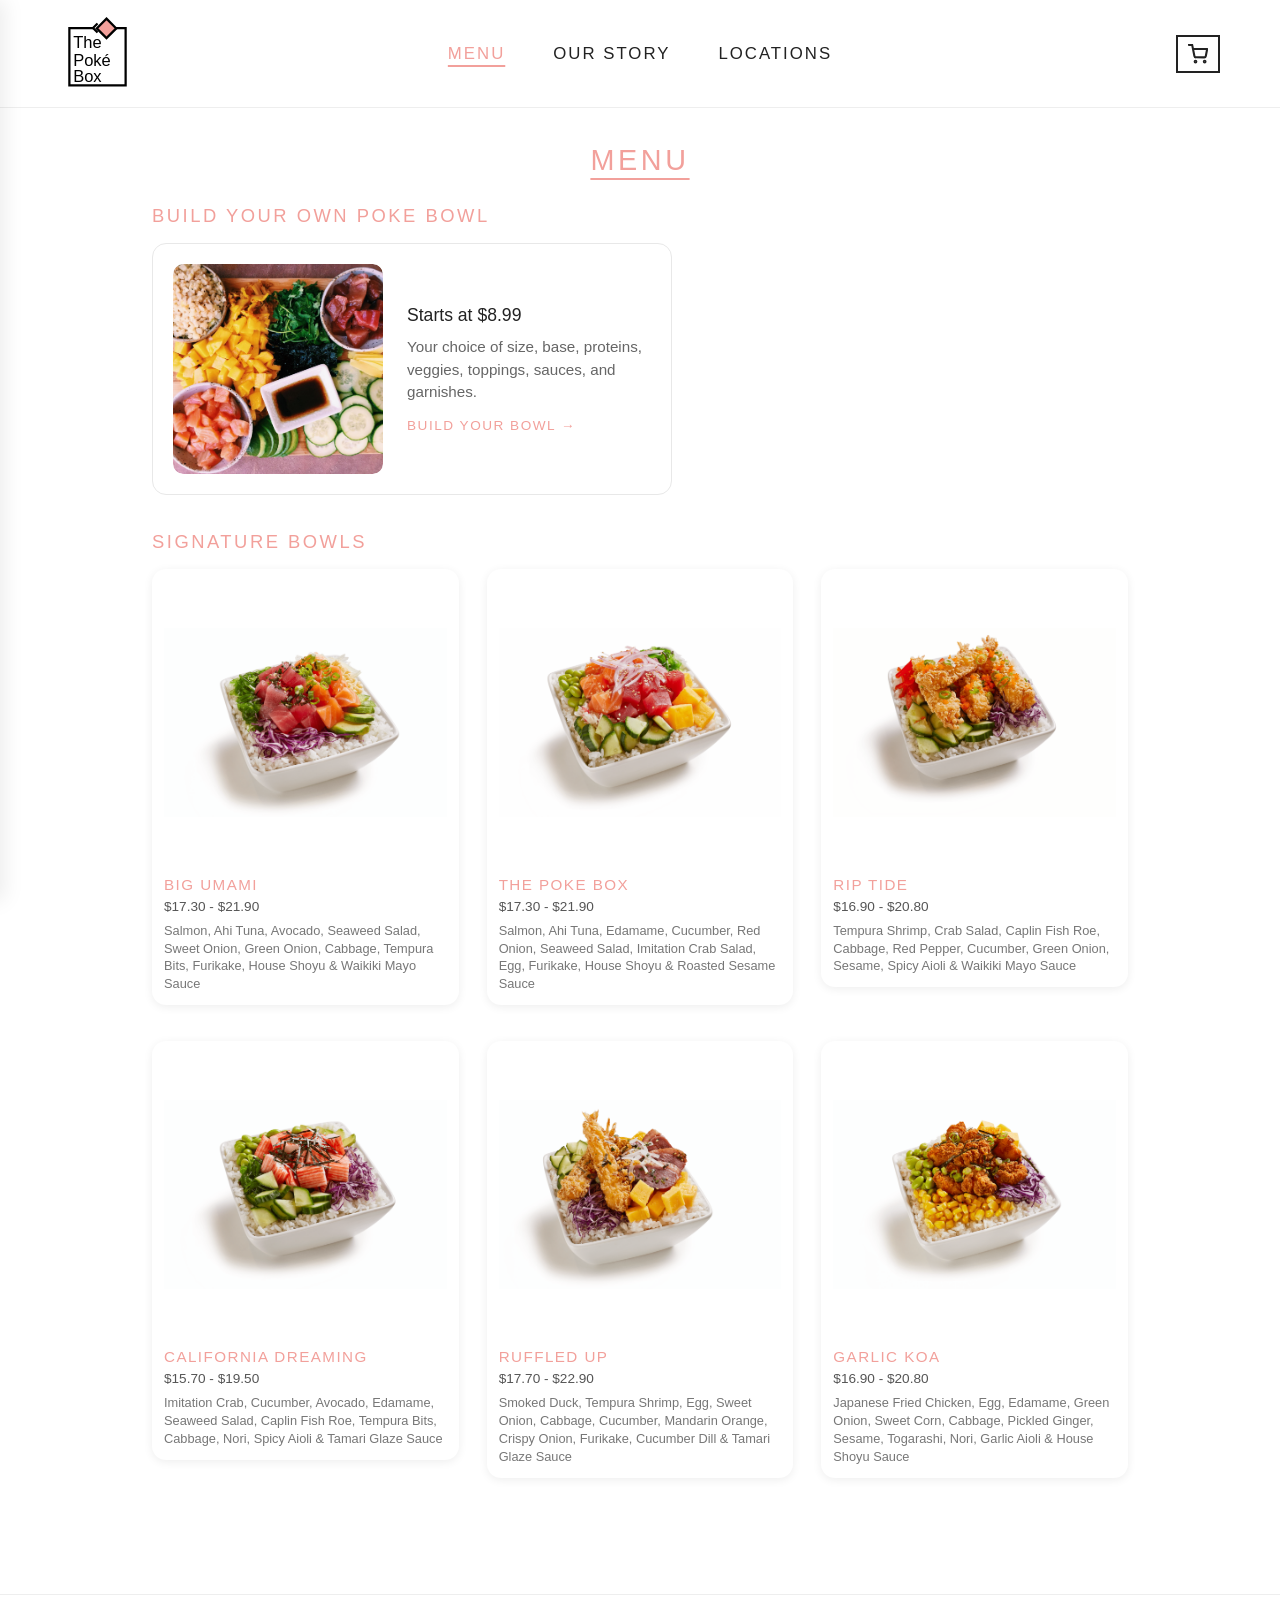
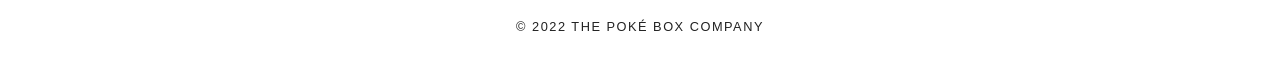
==== index.html @ 1942b6da "Add files via upload" ====
<!DOCTYPE html>
<html lang="en">

<head>
  <meta charset="UTF-8">
  <meta name="viewport" content="width=device-width, initial-scale=1.0">
  <title>The Poké Box - Order Menu</title>
  <link rel="stylesheet" href="css/styles.css">
</head>

<body>

  <!-- Desktop App Container -->
  <div class="mobile-container">

    <!-- Slide-in Drawer Navigation -->
    <div id="drawer-backdrop" class="drawer-backdrop"></div>
    <nav id="side-drawer" class="side-drawer" aria-label="Slide-out Menu">
      <div class="drawer-logo">
        <img src="images/logo.svg" alt="The Poké Box Logo" class="drawer-logo-img">
      </div>
      <div class="drawer-nav">
        <a href="index.html" class="drawer-link">MENU</a>
        <a href="ourstory.html" class="drawer-link">OUR STORY</a>
        <a href="locations.html" class="drawer-link">LOCATIONS</a>
      </div>
    </nav>

    <!-- Top Header -->
    <header class="site-header">
      <!-- Hamburger (mobile only) -->
      <button id="hamburger-btn" class="hamburger-btn" aria-label="Open menu">
        <span></span><span></span><span></span>
      </button>

      <!-- Logo -->
      <div class="logo-container">
        <a href="index.html">
          <img src="images/logo.svg" alt="The Poké Box Logo" class="header-logo-img">
        </a>
      </div>

      <!-- Desktop Nav (hidden on mobile) -->
      <nav class="desktop-nav" aria-label="Main Navigation">
        <a href="index.html" class="nav-link active">Menu</a>
        <a href="ourstory.html" class="nav-link">Our Story</a>
        <a href="locations.html" class="nav-link">Locations</a>
      </nav>

      <!-- Cart Icon -->
      <div class="header-actions">
        <button class="icon-btn cart-btn" aria-label="Cart" onclick="window.location.href='cart.html'">
          <svg width="20" height="20" viewBox="0 0 24 24" fill="none" stroke="currentColor" stroke-width="2.5"
            stroke-linecap="round" stroke-linejoin="round">
            <circle cx="9" cy="21" r="1"></circle>
            <circle cx="20" cy="21" r="1"></circle>
            <path d="M1 1h4l2.68 13.39a2 2 0 0 0 2 1.61h9.72a2 2 0 0 0 2-1.61L23 6H6"></path>
          </svg>
        </button>
      </div>
    </header>

    <!-- Main Scrollable Content -->
    <main class="main-content">
      <h1 class="page-title">Menu</h1>

      <!-- BYO Section -->
      <section class="byo-section">
        <h2 class="section-title">Build Your Own Poke Bowl</h2>
        <a href="byo.html" class="byo-card-link">
          <div class="byo-card">
            <div class="bowl-img-wrapper"><img src="images/byo.jpg" alt="Build Your Own Poke Bowl" class="bowl-img"
                onerror="this.parentElement.outerHTML='<div class=&quot;placeholder-box&quot;></div>'"></div>
            <div class="byo-card-details">
              <div class="bowl-price">Starts at $8.99</div>
              <p id="byo-text" class="lorem-text">Your choice of size, base, proteins, veggies, toppings, sauces, and
                garnishes.</p>
              <span class="byo-cta-link">BUILD YOUR BOWL &rarr;</span>
            </div>
          </div>
        </a>
      </section>

      <!-- Signature Bowls Section -->
      <section class="signature-section">
        <h2 class="section-title">Signature Bowls</h2>
        <div id="signature-bowls-grid" class="bowls-grid">
          <!-- Rendered dynamically from js/data.json -->
          <a href="byo.html?signature=1" class="bowl-card-link">
            <div class="bowl-card">
              <div class="bowl-img-wrapper"><img src="images/big-umami.png" alt="Big Umami" class="bowl-img"
                  onerror="this.parentElement.outerHTML='<div class=&quot;placeholder-box&quot;></div>'"></div>
              <h3 class="bowl-name">Big Umami</h3>
              <div class="bowl-price">$17.30 - $21.90</div>
              <p class="lorem-text">Salmon, Ahi Tuna, Avocado, Seaweed Salad, Sweet Onion, Green Onion, Cabbage, Tempura Bits, Furikake, House Shoyu &amp; Waikiki Mayo Sauce</p>
            </div>
          </a>
          <a href="byo.html?signature=2" class="bowl-card-link">
            <div class="bowl-card">
              <div class="bowl-img-wrapper"><img src="images/the-poke-box.png" alt="The Poke Box" class="bowl-img"
                  onerror="this.parentElement.outerHTML='<div class=&quot;placeholder-box&quot;></div>'"></div>
              <h3 class="bowl-name">The Poke Box</h3>
              <div class="bowl-price">$17.30 - $21.90</div>
              <p class="lorem-text">Salmon, Ahi Tuna, Edamame, Cucumber, Red Onion, Seaweed Salad, Imitation Crab Salad, Egg, Furikake, House Shoyu &amp; Roasted Sesame Sauce</p>
            </div>
          </a>
          <a href="byo.html?signature=3" class="bowl-card-link">
            <div class="bowl-card">
              <div class="bowl-img-wrapper"><img src="images/rip-tide.png" alt="Rip Tide" class="bowl-img"
                  onerror="this.parentElement.outerHTML='<div class=&quot;placeholder-box&quot;></div>'"></div>
              <h3 class="bowl-name">Rip Tide</h3>
              <div class="bowl-price">$16.90 - $20.80</div>
              <p class="lorem-text">Tempura Shrimp, Crab Salad, Caplin Fish Roe, Cabbage, Red Pepper, Cucumber, Green Onion, Sesame, Spicy Aioli &amp; Waikiki Mayo Sauce</p>
            </div>
          </a>
          <a href="byo.html?signature=4" class="bowl-card-link">
            <div class="bowl-card">
              <div class="bowl-img-wrapper"><img src="images/california-dreaming.png" alt="California Dreaming"
                  class="bowl-img"
                  onerror="this.parentElement.outerHTML='<div class=&quot;placeholder-box&quot;></div>'">
              </div>
              <h3 class="bowl-name">California Dreaming</h3>
              <div class="bowl-price">$15.70 - $19.50</div>
              <p class="lorem-text">Imitation Crab, Cucumber, Avocado, Edamame, Seaweed Salad, Caplin Fish Roe, Tempura Bits, Cabbage, Nori, Spicy Aioli &amp; Tamari Glaze Sauce</p>
            </div>
          </a>
          <a href="byo.html?signature=5" class="bowl-card-link">
            <div class="bowl-card">
              <div class="bowl-img-wrapper"><img src="images/ruffled-up.png" alt="Ruffled Up" class="bowl-img"
                  onerror="this.parentElement.outerHTML='<div class=&quot;placeholder-box&quot;></div>'"></div>
              <h3 class="bowl-name">Ruffled Up</h3>
              <div class="bowl-price">$17.70 - $22.90</div>
              <p class="lorem-text">Smoked Duck, Tempura Shrimp, Egg, Sweet Onion, Cabbage, Cucumber, Mandarin Orange, Crispy Onion, Furikake, Cucumber Dill &amp; Tamari Glaze Sauce</p>
            </div>
          </a>
          <a href="byo.html?signature=6" class="bowl-card-link">
            <div class="bowl-card">
              <div class="bowl-img-wrapper"><img src="images/garlic-koa.png" alt="Garlic Koa" class="bowl-img"
                  onerror="this.parentElement.outerHTML='<div class=&quot;placeholder-box&quot;></div>'"></div>
              <h3 class="bowl-name">Garlic Koa</h3>
              <div class="bowl-price">$16.90 - $20.80</div>
              <p class="lorem-text">Japanese Fried Chicken, Egg, Edamame, Green Onion, Sweet Corn, Cabbage, Pickled Ginger, Sesame, Togarashi, Nori, Garlic Aioli &amp; House Shoyu Sauce</p>
            </div>
          </a>
        </div>
      </section>
    </main>

    <footer class="site-footer">
      <p>&copy; 2022 THE POKÉ BOX COMPANY</p>
    </footer>

  </div>

  <script src="js/script.js"></script>
</body>

</html>
---- css/styles.css ----
/* Design Tokens & Reset - White, Pink, and Clean Accents */
:root {
  --bg-main: #ffffff;
  --color-black: #222222;
  --color-pink: #f2a09b;
  --color-pink-hover: #e88d88;
  --color-pink-soft: #fff5f5;
  --color-secondary: #fff5f5;
  --color-secondary-hover: #fce8e6;
  --color-secondary-soft: #fafafa;
  --color-white: #ffffff;
  --border-light: #eeeeee;
  --font-family: 'Gill Sans', 'Gill Sans MT', Calibri, 'Trebuchet MS', sans-serif;
}

* {
  box-sizing: border-box;
  margin: 0;
  padding: 0;
  font-weight: 400 !important;
}

body {
  background-color: var(--bg-main);
  font-family: var(--font-family);
  color: var(--color-black);
  min-height: 100vh;
  margin: 0;
  padding: 0;
  display: flex;
  flex-direction: column;
}

/* Desktop App Container */
.mobile-container {
  width: 100%;
  min-height: 100vh;
  background-color: var(--bg-main);
  position: relative;
  display: flex;
  flex-direction: column;
  overflow: visible;
}

/* Header Styles - Responsive: hamburger on mobile, desktop nav on larger screens */
.site-header {
  display: grid;
  grid-template-columns: auto 1fr auto;
  align-items: center;
  padding: 12px 20px;
  border-bottom: 1px solid var(--border-light);
  background-color: var(--bg-main);
  position: sticky;
  top: 0;
  z-index: 100;
  flex-shrink: 0;
  width: 100%;
  box-sizing: border-box;
  gap: 12px;
}

/* Hamburger button - styled to match cart button */
.hamburger-btn {
  display: flex;
  flex-direction: column;
  justify-content: center;
  align-items: center;
  gap: 4px;
  background-color: #ffffff;
  border: 2px solid #222222;
  border-radius: 0;
  cursor: pointer;
  padding: 0;
  width: 44px;
  height: 38px;
  flex-shrink: 0;
  transition: all 0.2s ease;
}

.hamburger-btn:hover {
  background-color: #222222;
}

.hamburger-btn:hover span {
  background-color: #ffffff;
}

.hamburger-btn span {
  display: block;
  width: 18px;
  height: 2px;
  background-color: #222222;
  border-radius: 0;
  transition: background-color 0.2s ease;
}

.logo-container {
  display: flex;
  justify-content: center;
  align-items: center;
}

.header-logo-img {
  height: 56px;
  width: auto;
  display: block;
}

/* Desktop nav: centered, pink links */
.desktop-nav {
  display: none; /* hidden on mobile by default */
  align-items: center;
  justify-content: center;
  gap: 40px;
}

.nav-link {
  font-family: var(--font-family);
  font-size: 1.05rem;
  font-weight: 400;
  color: var(--color-black);
  text-decoration: none;
  text-transform: uppercase;
  letter-spacing: 2px;
  padding: 6px 4px;
  transition: color 0.2s ease, text-decoration 0.2s ease;
}

.nav-link:hover {
  color: var(--color-pink);
  text-decoration: underline;
  text-underline-offset: 6px;
  text-decoration-thickness: 1.5px;
}

.nav-link.active {
  color: var(--color-pink);
  text-decoration: underline;
  text-underline-offset: 6px;
  text-decoration-thickness: 1.5px;
}

.header-actions {
  display: flex;
  align-items: center;
  justify-self: end;
}

.cart-btn {
  background-color: #ffffff;
  border: 2px solid #222222;
  color: #222222;
  border-radius: 0;
  width: 44px;
  height: 38px;
  display: flex;
  align-items: center;
  justify-content: center;
  cursor: pointer;
  transition: all 0.2s ease;
}

.cart-btn:hover {
  background-color: #222222;
  border-color: #222222;
  color: #ffffff;
}

/* =====================
   DESKTOP STYLES (≥ 768px)
   ===================== */
@media (min-width: 768px) {
  .site-header {
    grid-template-columns: 1fr auto 1fr;
    padding: 16px 60px;
    gap: 0;
  }

  /* Hide hamburger on desktop */
  .hamburger-btn {
    display: none;
  }

  .logo-container {
    justify-self: start;
    justify-content: flex-start;
  }

  .header-logo-img {
    height: 75px;
  }

  /* Show desktop nav */
  .desktop-nav {
    display: flex;
    justify-self: center;
  }

  .header-actions {
    justify-self: end;
  }
}

/* Main Content Area */
.main-content {
  padding: 36px 32px 80px 32px;
  max-width: 1040px;
  width: 100%;
  margin: 0 auto;
  flex: 1;
  box-sizing: border-box;
}

.page-title {
  font-size: 1.8rem;
  font-weight: 400;
  margin-bottom: 28px;
  text-align: center;
  color: var(--color-pink);
  text-transform: uppercase;
  letter-spacing: 3.6px;
  text-decoration: underline;
  text-underline-offset: 8px;
  text-decoration-thickness: 1.5px;
}

.section-title {
  font-size: 1.15rem;
  font-weight: 400;
  margin-bottom: 16px;
  color: var(--color-pink);
  text-transform: uppercase;
  letter-spacing: 2.5px;
  display: block;
}

.byo-section,
.signature-section {
  margin-bottom: 36px;
}

.byo-card-link {
  text-decoration: none;
  color: inherit;
  display: block;
  max-width: 520px;
  width: 100%;
  transition: transform 0.2s ease, box-shadow 0.2s ease;
}

.byo-card-link:hover {
  transform: translateY(-2px);
}

.byo-card-link:hover .byo-card {
  border-color: #dcdcdc;
  box-shadow: 0 4px 12px rgba(0, 0, 0, 0.05);
}

/* BYO Section Card - Horizontal layout */
.byo-card {
  display: flex;
  flex-direction: row;
  align-items: center;
  gap: 24px;
  width: 100%;
  background-color: #ffffff;
  border: 1px solid #e8e8e8;
  border-radius: 14px;
  padding: 20px;
  box-sizing: border-box;
}

.byo-card .bowl-img-wrapper {
  width: 210px;
  height: 210px;
  border-radius: 10px;
  overflow: hidden;
  flex-shrink: 0;
  background-color: transparent;
}

.byo-card .bowl-img {
  width: 100%;
  height: 100%;
  object-fit: cover;
  border-radius: 10px;
  display: block;
}

.byo-card-details {
  display: flex;
  flex-direction: column;
  gap: 10px;
  justify-content: center;
}

.byo-card-details .bowl-price {
  font-size: 1.1rem;
  font-weight: 400;
  color: #222222;
}

.byo-card-details .lorem-text {
  font-size: 0.95rem;
  color: #666666;
  line-height: 1.5;
}

.byo-cta-link {
  color: var(--color-pink);
  font-size: 0.85rem;
  text-transform: uppercase;
  letter-spacing: 1.5px;
  margin-top: 4px;
  display: inline-flex;
  align-items: center;
  gap: 4px;
}



/* Signature Bowls Grid - 2 columns on mobile, 3 on desktop */
.bowls-grid {
  display: grid;
  grid-template-columns: repeat(2, 1fr);
  gap: 24px 16px;
  margin-top: 16px;
}

@media (min-width: 768px) {
  .bowls-grid {
    grid-template-columns: repeat(3, 1fr);
    gap: 36px 28px;
  }
}

.bowl-card-link {
  text-decoration: none;
  color: inherit;
  display: block;
  transition: transform 0.2s ease, box-shadow 0.2s ease;
  border-radius: 14px;
}

.bowl-card-link:hover {
  transform: translateY(-3px);
  box-shadow: 0 8px 24px rgba(0, 0, 0, 0.10);
}

.bowl-card {
  display: flex;
  flex-direction: column;
  gap: 6px;
  background: #ffffff;
  border-radius: 14px;
  padding: 12px;
  box-shadow: 0 2px 10px rgba(0, 0, 0, 0.07);
}

.bowl-card .bowl-img-wrapper {
  width: 100%;
  aspect-ratio: 1 / 1;
  border: none;
  border-radius: 10px;
  overflow: hidden;
  background-color: transparent;
}

.bowl-card .bowl-img {
  width: 100%;
  height: 100%;
  object-fit: contain;
  display: block;
}

.bowl-name {
  font-size: 0.95rem;
  font-weight: 400;
  color: var(--color-pink);
  text-transform: uppercase;
  letter-spacing: 1.44px;
  margin-top: 6px;
}

.bowl-price {
  font-size: 0.85rem;
  font-weight: 400;
  color: #555555;
}

/* Description text visible inside signature bowl cards */
.bowl-card .lorem-text {
  display: block;
  font-size: 0.8rem;
  color: #777777;
  line-height: 1.4;
  margin-top: 2px;
}

/* Slide-in Hamburger Drawer Navigation */
.drawer-backdrop {
  position: fixed;
  top: 0;
  left: 0;
  width: 100%;
  height: 100%;
  background-color: rgba(0, 0, 0, 0.35);
  opacity: 0;
  visibility: hidden;
  transition: opacity 0.3s ease, visibility 0.3s ease;
  z-index: 200;
}

.drawer-backdrop.active {
  opacity: 1;
  visibility: visible;
}

.side-drawer {
  position: fixed;
  top: 0;
  left: -280px;
  width: 280px;
  height: 100%;
  background-color: var(--bg-main);
  border-right: 1px solid var(--border-light);
  box-shadow: 4px 0 20px rgba(0, 0, 0, 0.08);
  transition: transform 0.3s ease-in-out;
  z-index: 210;
  display: flex;
  flex-direction: column;
  padding: 24px 20px;
}

.side-drawer.active {
  transform: translateX(280px);
}

/* Logo at top of drawer */
.drawer-logo {
  display: flex;
  justify-content: flex-start;
  align-items: center;
  padding-bottom: 28px;
  margin-bottom: 28px;
  border-bottom: 1px solid var(--border-light);
}

.drawer-logo-img {
  height: 80px;
  width: auto;
}

.drawer-nav {
  display: flex;
  flex-direction: column;
  gap: 16px;
}

.drawer-link {
  display: block;
  padding: 14px 16px;
  background-color: #ffffff;
  color: #222222;
  text-decoration: none;
  font-weight: 400;
  border: 2px solid #222222;
  border-radius: 0;
  text-align: center;
  text-transform: uppercase;
  letter-spacing: 1.5px;
  font-size: 0.95rem;
  transition: all 0.2s ease;
}

.drawer-link:hover {
  background-color: #222222;
  border-color: #222222;
  color: #ffffff;
}

/* ==========================================================================
   PAGE 2: BUILD YOUR OWN (BYO) SPECIFIC STYLES
   ========================================================================== */

/* Sticky BYO Header / Banner spanning screen width */
.byo-sticky-header {
  position: sticky;
  top: 107px;
  background-color: #ffffff;
  border-bottom: 1px solid var(--border-light);
  padding: 16px 40px 20px 40px;
  z-index: 90;
  flex-shrink: 0;
  display: flex;
  flex-direction: column;
  gap: 10px;
  width: 100%;
  box-sizing: border-box;
}

@media (max-width: 767px) {
  .byo-sticky-header {
    top: 64px;
    padding: 12px 16px 16px 16px;
  }

  .byo-content {
    padding: 24px 20px 140px 20px;
  }
}

.byo-header-top {
  display: flex;
  align-items: center;
  justify-content: center;
  position: relative;
  width: 100%;
  max-width: 900px;
  margin: 0 auto;
}

.close-x-btn {
  position: absolute;
  left: 0;
  top: 50%;
  transform: translateY(-50%);
  display: inline-flex;
  align-items: center;
  justify-content: center;
  width: 32px;
  height: 32px;
  border: 2px solid #222222;
  border-radius: 0;
  background-color: #ffffff;
  color: #222222;
  text-decoration: none;
  font-size: 1.4rem;
  font-weight: 400;
  line-height: 1;
  flex-shrink: 0;
  transition: all 0.2s ease;
}

.close-x-btn:hover {
  background-color: #222222;
  border-color: #222222;
  color: #ffffff;
}

.byo-header-titles {
  display: flex;
  flex-direction: column;
  align-items: center;
  text-align: center;
}

.byo-title {
  font-size: 1.3rem;
  font-weight: 400;
  line-height: 1.2;
  color: var(--color-pink);
  text-transform: uppercase;
  letter-spacing: 2.16px;
}

.byo-subtitle {
  font-size: 0.95rem;
  font-weight: 400;
  color: #666666;
}

.byo-desc {
  font-size: 0.85rem;
  color: #666666;
  line-height: 1.35;
  text-align: center;
  max-width: 700px;
  margin: 0 auto;
}

/* Main Content Area for BYO Page */
.byo-content {
  padding: 28px 40px 140px 40px;
  display: flex;
  flex-direction: column;
  gap: 16px;
  max-width: 900px;
  width: 100%;
  margin: 0 auto;
  flex: 1;
  box-sizing: border-box;
}

/* Step Sections */
.accordion-step {
  display: none;
  border: none;
  background-color: var(--bg-main);
  flex-shrink: 0;
  padding-bottom: 24px;
}

.accordion-step.open {
  display: block;
}

.accordion-header {
  width: 100%;
  padding: 0 0 12px 0;
  background: none;
  border: none;
  display: flex;
  justify-content: space-between;
  align-items: center;
  font-family: var(--font-family);
  font-size: 1.15rem;
  font-weight: 400;
  color: var(--color-pink);
  text-transform: uppercase;
  letter-spacing: 1.8px;
  text-align: left;
  border-bottom: 1px solid var(--border-light);
  margin-bottom: 14px;
}

.chevron-icon {
  display: none;
}

.accordion-body {
  display: flex;
  padding: 0;
  flex-direction: column;
  gap: 16px;
  border-top: none;
}

.input-group {
  max-width: 480px;
  width: 100%;
}

/* Dropdown & Inputs */
.custom-select {
  width: 100%;
  padding: 10px 14px;
  font-family: var(--font-family);
  font-size: 1rem;
  border: 1px solid #dcdcdc;
  border-radius: 0 !important;
  background-color: #ffffff;
  color: var(--color-black);
  outline: none;
  cursor: pointer;
  margin-top: 12px;
  -webkit-appearance: none;
  -moz-appearance: none;
  appearance: none;
  background-image: url("data:image/svg+xml;charset=UTF-8,%3Csvg xmlns='http://www.w3.org/2000/svg' width='12' height='12' viewBox='0 0 24 24' fill='none' stroke='%23222222' stroke-width='2.5' stroke-linecap='round' stroke-linejoin='round'%3E%3Cpolyline points='6 9 12 15 18 9'%3E%3C/polyline%3E%3C/svg%3E");
  background-repeat: no-repeat;
  background-position: right 14px center;
  background-size: 14px;
}

.custom-select:focus {
  border-color: var(--color-pink);
}

.checkbox-group {
  display: grid;
  grid-template-columns: repeat(auto-fit, minmax(320px, 1fr));
  gap: 0 40px;
  margin-top: 8px;
}

.checkbox-label {
  display: flex;
  align-items: center;
  gap: 12px;
  font-size: 0.95rem;
  font-weight: 400;
  cursor: pointer;
  padding: 12px 0;
  border-bottom: 1px solid #f0f0f0;
  transition: opacity 0.2s ease;
}

.option-row {
  display: flex;
  align-items: center;
  justify-content: space-between;
  border-bottom: 1px solid #f0f0f0;
}

.option-row .checkbox-label {
  border-bottom: none;
  flex: 1;
}

.option-row:last-child {
  border-bottom: none;
}

.item-qty-stepper {
  display: none;
  align-items: center;
  gap: 6px;
  margin-left: 8px;
}

.item-qty-stepper.active {
  display: flex;
}

.item-qty-btn {
  width: 24px;
  height: 24px;
  border: 2px solid #222222;
  border-radius: 0 !important;
  background-color: #ffffff;
  font-size: 0.9rem;
  font-weight: 400;
  cursor: pointer;
  display: flex;
  align-items: center;
  justify-content: center;
  color: #222222;
  padding: 0;
  line-height: 1;
  transition: all 0.2s ease;
}

.item-qty-btn:hover {
  background-color: #222222;
  border-color: #222222;
  color: #ffffff;
}

.item-qty-count {
  font-size: 0.9rem;
  font-weight: 400;
  min-width: 14px;
  text-align: center;
  color: var(--color-black);
}

.checkbox-label.disabled {
  opacity: 0.4;
  cursor: not-allowed;
}

.checkbox-label.disabled input[type="checkbox"] {
  cursor: not-allowed;
}

.checkbox-label:last-child {
  border-bottom: none;
}

.checkbox-label input[type="checkbox"] {
  -webkit-appearance: none;
  -moz-appearance: none;
  appearance: none;
  width: 18px;
  height: 18px;
  border: 1.5px solid #555555;
  border-radius: 0 !important;
  background-color: #ffffff;
  cursor: pointer;
  display: inline-grid;
  place-content: center;
  transition: all 0.15s ease;
  margin: 0;
  flex-shrink: 0;
}

.checkbox-label input[type="checkbox"]:checked {
  background-color: var(--color-pink);
  border-color: var(--color-pink);
}

.checkbox-label input[type="checkbox"]:checked::before {
  content: "";
  width: 9px;
  height: 5px;
  border-left: 2px solid #ffffff;
  border-bottom: 2px solid #ffffff;
  transform: rotate(-45deg) translate(1px, -1px);
}

.extra-spent-note,
.sig-base-info-note {
  background-color: #fff0f0;
  color: #c92a2a;
  border: 1px solid #ffd0d0;
  border-radius: 8px;
  padding: 8px 16px;
  font-size: 0.85rem;
  font-weight: 400;
  text-align: center;
  line-height: 1.4;
  width: fit-content;
  max-width: 90%;
  margin: 14px auto 6px auto;
  animation: fadeInError 0.2s ease forwards;
}

.sig-base-info-note {
  margin: 8px auto;
  display: flex;
  flex-direction: column;
  gap: 3px;
}

/* DONE & Prev Navigation Buttons */
.step-nav-buttons {
  display: flex;
  align-items: center;
  justify-content: center;
  gap: 12px;
  margin-top: 16px;
  margin-bottom: 24px;
}

.step-nav-buttons-stacked {
  flex-direction: column;
  gap: 8px;
}

.step-nav-buttons-stacked .prev-next-row {
  display: flex;
  align-items: center;
  justify-content: center;
  gap: 12px;
  width: 100%;
}

.step-nav-buttons-stacked .done-order-btn {
  width: 180px;
  max-width: 100%;
  text-align: center;
}

.done-btn,
.prev-btn {
  align-self: center;
  border-radius: 0 !important;
  font-family: var(--font-family);
  font-weight: 400;
  font-size: 0.9rem;
  text-transform: uppercase;
  letter-spacing: 1.5px;
  cursor: pointer;
  min-width: 100px;
  height: 40px;
  display: inline-flex;
  align-items: center;
  justify-content: center;
  transition: all 0.2s ease;
  box-sizing: border-box;
}

.done-btn {
  background-color: var(--color-pink);
  border: 2px solid var(--color-pink);
  color: #222222;
  padding: 0 20px;
}

.done-btn:hover {
  background-color: var(--color-pink-hover);
  border-color: var(--color-pink-hover);
  color: #222222;
}

.prev-btn {
  background-color: #ffffff;
  border: 2px solid #222222;
  color: #222222;
  padding: 0 20px;
}

.prev-btn:hover {
  background-color: #222222;
  border-color: #222222;
  color: #ffffff;
}

/* Horizontal Stages Scrollbar */
.stages-scrollbar {
  display: flex;
  align-items: center;
  justify-content: flex-start;
  gap: 10px;
  overflow-x: auto;
  white-space: nowrap;
  padding: 6px 2px 4px 2px;
  max-width: 900px;
  margin: 0 auto;
  width: 100%;
}

@media (min-width: 768px) {
  .stages-scrollbar {
    justify-content: center;
  }
}

.stages-scrollbar::-webkit-scrollbar {
  height: 4px;
}

.stages-scrollbar::-webkit-scrollbar-thumb {
  background: #eee;
  border-radius: 4px;
}

.stage-tab {
  display: inline-flex;
  align-items: center;
  justify-content: center;
  padding: 8px 14px;
  background-color: #ffffff;
  color: #222222;
  border: 2px solid #222222;
  border-radius: 0;
  font-family: var(--font-family);
  font-size: 0.85rem;
  font-weight: 400;
  text-transform: uppercase;
  letter-spacing: 1px;
  cursor: pointer;
  flex-shrink: 0;
  transition: all 0.2s ease;
}

.stage-tab:hover {
  background-color: #222222;
  border-color: #222222;
  color: #ffffff;
}

.stage-tab.active {
  background-color: #222222;
  border-color: #222222;
  color: #ffffff;
}

/* Sticky Bottom Action Footer */
.byo-bottom-bar {
  background-color: var(--bg-main);
  border-top: 1px solid var(--border-light);
  padding: 14px 40px;
  display: flex;
  flex-direction: column;
  align-items: center;
  gap: 10px;
  z-index: 95;
  flex-shrink: 0;
  position: fixed;
  left: 0;
  bottom: 0;
  width: 100%;
  box-sizing: border-box;
  box-shadow: 0 -4px 16px rgba(0, 0, 0, 0.05);
}

.byo-bottom-bar > * {
  width: 100%;
  max-width: 900px;
  box-sizing: border-box;
}

#cart-bottom-bar {
  position: static;
  box-shadow: none;
  border-top: none;
  max-width: 760px;
  margin: 0 auto;
  padding: 0 0 60px 0;
}

.see-order-row {
  display: flex;
  justify-content: space-between;
  align-items: center;
  border: 2px solid #222222;
  border-radius: 0;
  padding: 10px 14px;
  background-color: #ffffff;
  cursor: pointer;
  flex-shrink: 0;
  transition: all 0.2s ease;
}

.see-order-row:hover {
  background-color: #222222;
  border-color: #222222;
}

.see-order-row:hover .see-order-btn,
.see-order-row:hover .order-price {
  color: #ffffff;
}

.see-order-btn {
  background: none;
  border: none;
  font-family: var(--font-family);
  font-size: 0.95rem;
  font-weight: 400;
  color: #222222;
  text-transform: uppercase;
  letter-spacing: 1px;
  display: flex;
  align-items: center;
  gap: 8px;
  cursor: pointer;
  transition: color 0.2s ease;
}

.chevron-up {
  font-size: 0.75rem;
}

.order-price {
  font-size: 1.05rem;
  font-weight: 400;
  color: #222222;
  transition: color 0.2s ease;
}

.add-to-cart-btn {
  width: 100%;
  padding: 14px;
  background-color: var(--color-pink);
  border: none;
  border-radius: 0;
  font-family: var(--font-family);
  font-size: 1rem;
  font-weight: 400;
  color: #222222;
  text-transform: uppercase;
  letter-spacing: 1.8px;
  cursor: pointer;
  transition: all 0.2s ease;
  text-align: center;
  flex-shrink: 0;
}

.add-to-cart-btn:hover {
  background-color: var(--color-pink-hover);
  border: none;
  color: #222222;
}

.byo-error-banner {
  background-color: #fff0f0;
  color: #c92a2a;
  border: 1px solid #ffd0d0;
  border-radius: 8px;
  padding: 8px 12px;
  font-size: 0.85rem;
  font-weight: 400;
  text-align: center;
  line-height: 1.3;
  flex-shrink: 0;
  animation: fadeInError 0.2s ease forwards;
}

@keyframes fadeInError {
  from {
    opacity: 0;
    transform: translateY(4px);
  }

  to {
    opacity: 1;
    transform: translateY(0);
  }
}

/* Order Summary Overlay - Animated Slide Up/Down Drawer */
.order-summary-content {
  display: grid;
  grid-template-rows: 0fr;
  max-height: 60vh;
  overflow-y: hidden;
  transition: grid-template-rows 0.35s cubic-bezier(0.4, 0, 0.2, 1);
}

@media (min-width: 768px) {
  .order-summary-content {
    max-height: 55vh;
  }
}

.byo-bottom-bar.expanded .order-summary-content {
  grid-template-rows: 1fr;
  overflow-y: auto;
}

.order-summary-inner {
  min-height: 0;
  display: flex;
  flex-direction: column;
  gap: 20px;
  padding: 0;
  opacity: 0;
  transition: opacity 0.2s ease, padding 0.35s ease;
}

.byo-bottom-bar.expanded .order-summary-inner {
  opacity: 1;
  padding: 16px 0;
}

.summary-section {
  display: flex;
  flex-direction: column;
  gap: 8px;
  border-bottom: 1px solid #f0f0f0;
  padding-bottom: 16px;
}

.summary-section:last-child {
  border-bottom: none;
}

.summary-title {
  font-size: 1.1rem;
  font-weight: 400;
  color: var(--color-pink);
  text-transform: uppercase;
  letter-spacing: 1.8px;
}

.summary-item {
  display: flex;
  align-items: center;
  gap: 10px;
  font-size: 0.95rem;
  color: var(--color-black);
  padding: 6px 0;
}

.summary-item-box {
  width: 18px;
  height: 18px;
  border: 1px solid #ccc;
  border-radius: 0;
  display: flex;
  align-items: center;
  justify-content: center;
  font-size: 0.8rem;
  font-weight: bold;
}

.summary-item-box.checked {
  background-color: var(--color-pink);
  border-color: var(--color-pink);
  color: #ffffff;
}

.summary-item-box.unchecked {
  background-color: transparent;
  color: transparent;
}

.summary-item-content {
  display: flex;
  align-items: center;
  gap: 10px;
  flex: 1;
}

.summary-item-stepper {
  display: flex;
  align-items: center;
  gap: 6px;
  margin-left: auto;
}

.summary-item-stepper .item-qty-btn {
  width: 24px;
  height: 24px;
  font-size: 0.9rem;
}

.summary-item-stepper .item-qty-count {
  font-size: 0.95rem;
  font-weight: 400;
  min-width: 14px;
  text-align: center;
}

.summary-item.deselected .summary-item-stepper {
  display: none;
}

.summary-item.empty-text {
  color: #888;
  font-style: italic;
}

/* Quantity Counter */
.qty-counter {
  display: flex;
  align-items: center;
  justify-content: center;
  gap: 8px;
  margin-top: 10px;
}

.qty-btn {
  width: 28px;
  height: 28px;
  border: 2px solid #222222;
  border-radius: 0;
  background-color: #ffffff;
  font-size: 1.1rem;
  font-weight: 400;
  cursor: pointer;
  display: flex;
  align-items: center;
  justify-content: center;
  color: #222222;
  transition: all 0.2s ease;
}

.qty-btn:hover {
  background-color: #222222;
  border-color: #222222;
  color: #ffffff;
}

.qty-num {
  font-size: 1rem;
  font-weight: 400;
  min-width: 14px;
  text-align: center;
  color: var(--color-black);
}

/* Cart Styles */
.site-header.cart-header {
  grid-template-columns: 1fr auto 1fr;
}

.cart-content {
  max-width: 760px;
  width: 100%;
  margin: 0 auto;
  padding: 32px 24px 60px 24px;
  box-sizing: border-box;
}

.back-btn {
  font-family: var(--font-family);
  font-size: 0.85rem;
  font-weight: 400;
  color: #222222;
  text-decoration: none;
  text-transform: uppercase;
  letter-spacing: 1px;
  display: inline-flex;
  align-items: center;
  justify-content: center;
  padding: 6px 12px;
  border: 2px solid #222222;
  border-radius: 0;
  background-color: #ffffff;
  transition: all 0.2s ease;
}

.back-btn:hover {
  background-color: #222222;
  border-color: #222222;
  color: #ffffff;
}

.cart-count {
  font-family: var(--font-family);
  font-size: 0.9rem;
  font-weight: 400;
  color: #666666;
  justify-self: end;
}

.cart-item-card {
  border: 1px solid #eeeeee;
  border-radius: 12px;
  padding: 16px;
  background-color: #ffffff;
  margin-bottom: 16px;
  box-shadow: 0 2px 8px rgba(0, 0, 0, 0.03);
}

.cart-item-top {
  display: flex;
  gap: 12px;
  margin-bottom: 16px;
  transition: opacity 0.15s ease;
}

.cart-item-top:hover {
  opacity: 0.85;
}

.cart-item-img {
  width: 60px;
  height: 60px;
  flex-shrink: 0;
  background-color: var(--color-pink-soft);
  border-radius: 8px;
}

.cart-item-details {
  flex: 1;
}

.cart-item-title {
  font-size: 1.05rem;
  font-weight: 400;
  color: var(--color-pink);
  text-transform: uppercase;
  letter-spacing: 0.9px;
  margin-bottom: 4px;
}

.cart-item-desc {
  font-size: 0.85rem;
  color: #666666;
  line-height: 1.35;
}

.cart-item-price {
  font-size: 1.05rem;
  font-weight: 400;
  color: var(--color-black);
}

.cart-item-bottom {
  display: flex;
  justify-content: space-between;
  align-items: center;
  border-top: 1px solid #f0f0f0;
  padding-top: 12px;
}

.cart-qty {
  position: static;
  transform: none;
  margin: 0;
}

.trash-btn {
  background: none;
  border: none;
  cursor: pointer;
  color: #999999;
  display: flex;
  align-items: center;
  justify-content: center;
  padding: 4px;
  transition: color 0.2s ease;
}

.trash-btn:hover {
  color: var(--color-pink);
}

.add-more-btn {
  display: block;
  width: 100%;
  padding: 12px;
  border: 2px solid #222222;
  border-radius: 0;
  background-color: #ffffff;
  color: #222222;
  font-size: 0.95rem;
  font-weight: 400;
  text-align: center;
  text-decoration: none;
  text-transform: uppercase;
  letter-spacing: 1.5px;
  margin-bottom: 32px;
  transition: all 0.2s ease;
}

.add-more-btn:hover {
  background-color: #222222;
  border-color: #222222;
  color: #ffffff;
}

.tip-section {
  margin-bottom: 32px;
}

.tip-options {
  display: flex;
  gap: 10px;
  margin-top: 12px;
}

.tip-btn {
  flex: 1;
  padding: 10px 0;
  border: 2px solid #222222;
  border-radius: 0;
  background-color: #ffffff;
  color: #222222;
  font-family: var(--font-family);
  font-size: 0.95rem;
  font-weight: 400;
  cursor: pointer;
  transition: all 0.2s ease;
}

.tip-btn:hover:not(.selected) {
  background-color: #222222;
  border-color: #222222;
  color: #ffffff;
}

.tip-btn.selected {
  background-color: #222222;
  border-color: #222222;
  color: #ffffff;
}

.tip-btn-custom {
  position: relative;
  display: flex;
  align-items: center;
  justify-content: center;
}

.custom-tip-input {
  width: 100%;
  height: 100%;
  border: none;
  background: transparent;
  font-family: var(--font-family);
  font-size: 0.95rem;
  font-weight: 400;
  text-align: center;
  color: var(--color-black);
  outline: none;
  padding: 0 4px;
}

/* Hide number input spinners */
.custom-tip-input::-webkit-outer-spin-button,
.custom-tip-input::-webkit-inner-spin-button {
  -webkit-appearance: none;
  margin: 0;
}

.custom-tip-input[type=number] {
  appearance: textfield;
  -moz-appearance: textfield;
}

.cart-summary {
  display: flex;
  flex-direction: column;
  gap: 12px;
  border: 1px solid #eeeeee;
  border-radius: 12px;
  padding: 16px;
  background-color: var(--color-pink-soft);
  margin-bottom: 24px;
}

.summary-line {
  display: flex;
  justify-content: space-between;
  font-size: 0.95rem;
  font-weight: 400;
  color: #444444;
}

.summary-line.total-line {
  border-top: 1px solid rgba(0, 0, 0, 0.08);
  padding-top: 12px;
  margin-top: 4px;
  font-size: 1.15rem;
  font-weight: 400;
  color: var(--color-black);
}

/* ==========================================================================
   LOCATIONS PAGE STYLES
   ========================================================================== */

.locations-subtitle {
  text-align: center;
  font-size: 0.95rem;
  color: #666666;
  margin-bottom: 36px;
  line-height: 1.5;
}

.locations-grid {
  display: grid;
  grid-template-columns: 1fr;
  gap: 24px;
}

@media (min-width: 768px) {
  .locations-grid {
    grid-template-columns: repeat(2, 1fr);
    gap: 28px;
  }
}

.location-card {
  border: 1px solid #e8e8e8;
  border-radius: 14px;
  padding: 24px;
  background-color: #ffffff;
  display: flex;
  flex-direction: column;
  gap: 16px;
  transition: transform 0.2s ease, box-shadow 0.2s ease;
}

.location-card:hover {
  transform: translateY(-3px);
  box-shadow: 0 8px 24px rgba(0, 0, 0, 0.08);
}

.location-card-header {
  display: flex;
  justify-content: space-between;
  align-items: center;
}

.location-name {
  font-size: 1.1rem;
  font-weight: 400;
  color: var(--color-pink);
  text-transform: uppercase;
  letter-spacing: 2px;
}

.location-status {
  font-size: 0.8rem;
  font-weight: 400;
  text-transform: uppercase;
  letter-spacing: 1px;
  padding: 4px 10px;
  border-radius: 4px;
  white-space: nowrap;
}

.status-open {
  color: #2e7d32;
  background-color: #e8f5e9;
}

.status-closed {
  color: #c62828;
  background-color: #ffebee;
}

.location-details {
  display: flex;
  flex-direction: column;
  gap: 6px;
}

.location-details p {
  font-size: 0.9rem;
  color: #444444;
  line-height: 1.5;
}

.location-details strong {
  color: #222222;
}

.location-actions {
  display: flex;
  gap: 10px;
  margin-top: 4px;
}

.location-btn {
  display: inline-flex;
  align-items: center;
  justify-content: center;
  padding: 10px 16px;
  font-family: var(--font-family);
  font-size: 0.85rem;
  font-weight: 400;
  text-transform: uppercase;
  letter-spacing: 1.5px;
  text-decoration: none;
  border-radius: 0;
  cursor: pointer;
  transition: all 0.2s ease;
}

.location-btn-pickup {
  flex: 1;
  background-color: var(--color-pink);
  color: #ffffff;
  border: 2px solid var(--color-pink);
}

.location-btn-pickup:hover {
  background-color: var(--color-pink-hover);
  border-color: var(--color-pink-hover);
}

.location-btn-directions {
  background-color: #ffffff;
  color: #222222;
  border: 2px solid #222222;
}

.location-btn-directions:hover {
  background-color: #222222;
  color: #ffffff;
}

/* ==========================================================================
   FOOTER
   ========================================================================== */

.site-footer {
  text-align: center;
  padding: 24px 20px;
  border-top: 1px solid var(--border-light);
  flex-shrink: 0;
}

.site-footer p {
  font-size: 0.8rem;
  color: #222222;
  letter-spacing: 1.5px;
  text-transform: uppercase;
}

/* ==========================================================================
   OUR STORY PAGE STYLES
   ========================================================================== */

.story-section {
  max-width: 700px;
  margin: 0 auto;
}

.story-intro p {
  font-size: 0.95rem;
  color: #444444;
  line-height: 1.7;
  margin-bottom: 16px;
}

.story-intro p:last-of-type {
  margin-bottom: 0;
}

.story-signoff {
  margin-top: 24px;
  font-size: 1rem;
  font-weight: 400;
  color: #222222;
  font-style: italic;
}

/* Side-by-side rows */
.story-row {
  display: flex;
  flex-direction: column;
  gap: 20px;
  margin: 32px 0;
}

@media (min-width: 768px) {
  .story-row {
    flex-direction: row;
    align-items: center;
    gap: 36px;
    margin: 48px 0;
  }

  .story-row .story-image {
    flex: 1;
    margin: 0;
  }

  .story-row .story-section {
    flex: 1;
  }

  .story-row-reverse {
    flex-direction: row-reverse;
  }
}

.story-image {
  width: 100%;
  border-radius: 12px;
  overflow: hidden;
  margin: 32px 0;
  background-color: #f0f0f0;
  min-height: 200px;
}

.story-image img {
  width: 100%;
  height: auto;
  display: block;
  object-fit: cover;
  border-radius: 12px;
}

.story-image-full {
  margin: 32px 0 0 0;
}

.story-value {
  margin-top: 8px;
  margin-bottom: 8px;
}

.story-value-title {
  font-size: 1.15rem;
  font-weight: 400;
  color: var(--color-pink);
  text-transform: uppercase;
  letter-spacing: 2px;
  margin-bottom: 12px;
}

.story-value p {
  font-size: 0.95rem;
  color: #444444;
  line-height: 1.7;
}

.story-image[onclick] {
  cursor: pointer;
  box-shadow: 0 4px 12px rgba(0, 0, 0, 0.1);
  transition: transform 0.2s ease, box-shadow 0.2s ease;
}

.story-image[onclick]:hover {
  transform: translateY(-3px);
  box-shadow: 0 8px 24px rgba(0, 0, 0, 0.15);
}

/* Lightbox Overlay */
.lightbox-overlay {
  display: none;
  position: fixed;
  top: 0;
  left: 0;
  width: 100%;
  height: 100%;
  background-color: rgba(0, 0, 0, 0.85);
  z-index: 9999;
  justify-content: center;
  align-items: center;
  padding: 24px;
  box-sizing: border-box;
}

.lightbox-overlay.active {
  display: flex;
}

.lightbox-img {
  max-width: 90%;
  max-height: 90vh;
  object-fit: contain;
  border-radius: 8px;
}
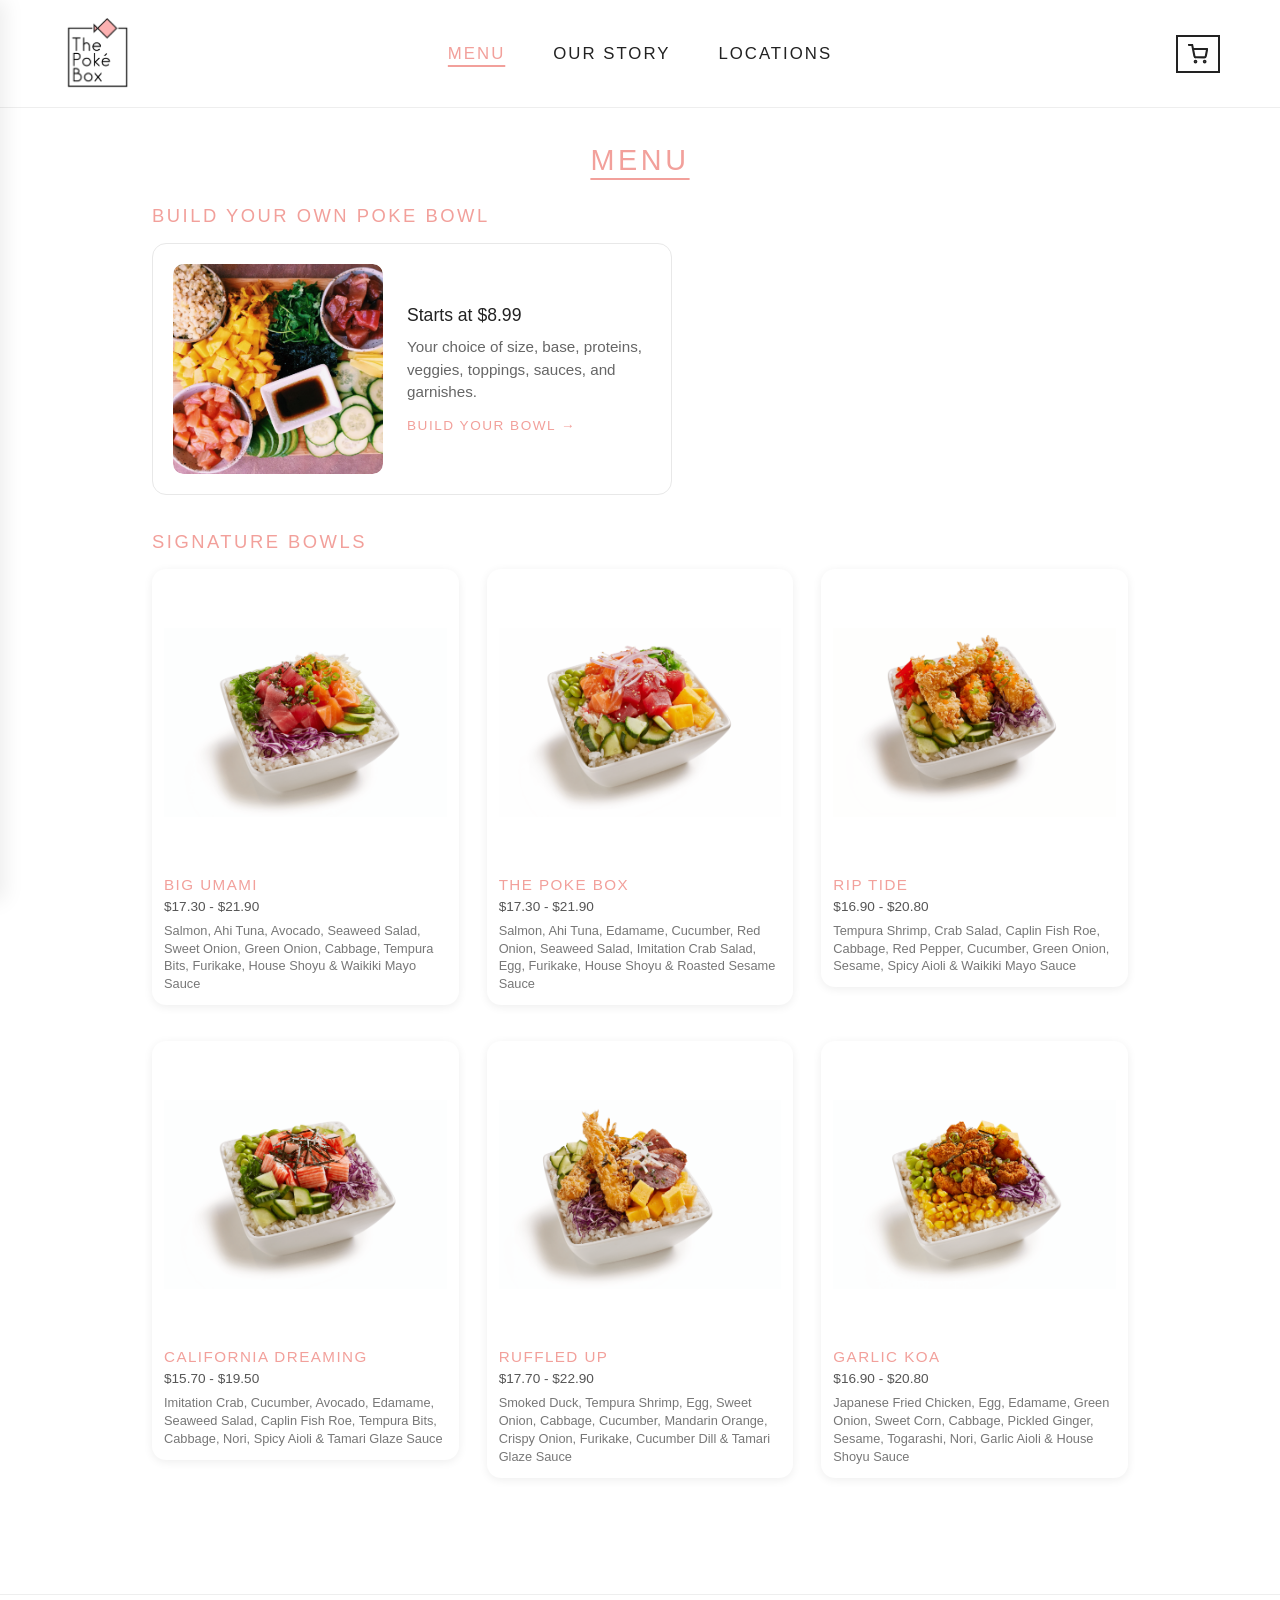
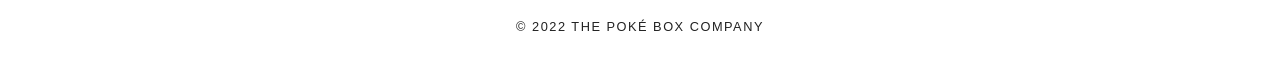
==== commit 73460f2c: "Add files via upload" ====
--- a/index.html
+++ b/index.html
@@ -17,7 +17,7 @@
     <div id="drawer-backdrop" class="drawer-backdrop"></div>
     <nav id="side-drawer" class="side-drawer" aria-label="Slide-out Menu">
       <div class="drawer-logo">
-        <img src="images/logo.svg" alt="The Poké Box Logo" class="drawer-logo-img">
+        <img src="images/logo.png" alt="The Poké Box Logo" class="drawer-logo-img">
       </div>
       <div class="drawer-nav">
         <a href="index.html" class="drawer-link">MENU</a>
@@ -36,7 +36,7 @@
       <!-- Logo -->
       <div class="logo-container">
         <a href="index.html">
-          <img src="images/logo.svg" alt="The Poké Box Logo" class="header-logo-img">
+          <img src="images/logo.png" alt="The Poké Box Logo" class="header-logo-img">
         </a>
       </div>
 
